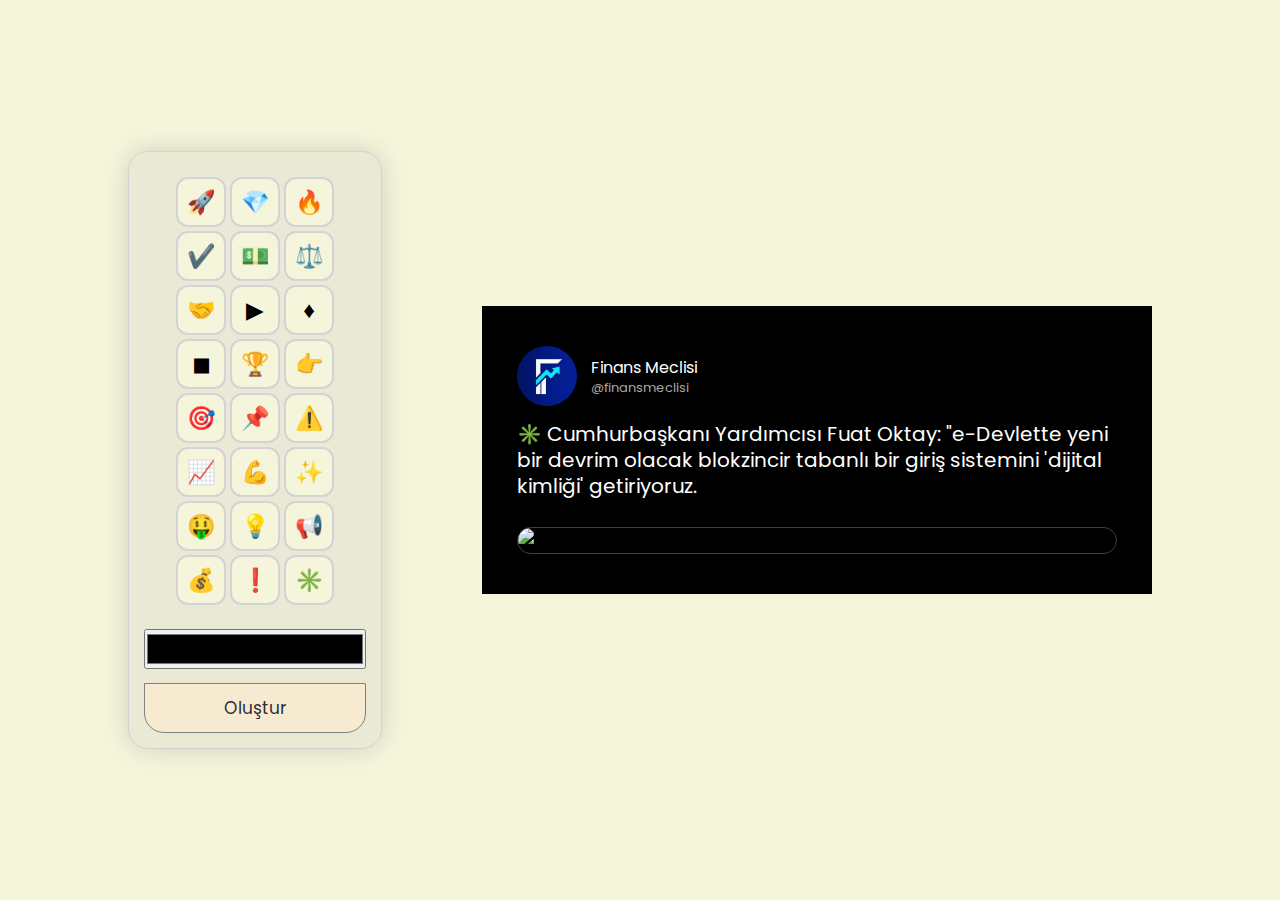
==== fm-clone/index.html @ 552414d1 "Add files via upload" ====
<!DOCTYPE html>
<html lang="tr-TR">
  <head>
        <meta name="viewport" content="width=device-width, initial-scale=1.0">
        <title>Tweet Gönderi Oluşturucu</title>
        <link rel="stylesheet" href="doc/style.css">
        <script src="https://html2canvas.hertzen.com/dist/html2canvas.js"></script>
    </head>
    <body>
        
        <div class="wrapper">
            <div class="left">
                
                <!--
                    <label id="fileLabel" style="display:none" for="file">Dosya Yükle</label>
                    <textarea id="content" placeholder="İçerik" oninput="changeContent()"></textarea>
                    <div class="themes">
                        <button class="thmBtn active" style="--bg: #000" onclick="setTheme(this,'#000')"></button>
                        <button class="thmBtn" style="--bg: #101125" onclick="setTheme(this,'#101125')"></button>
                        <button class="thmBtn" style="--bg: #1e2629" onclick="setTheme(this,'#1e2629')"></button>
                        <button class="thmBtn" style="--bg: #101731" onclick="setTheme(this,'#101731')"></button>
                    </div>
                -->

                
                <div class="emojiContainer">
                    <button onclick="addEmoji(this)">🚀</button>
                    <button onclick="addEmoji(this)">💎</button>
                    <button onclick="addEmoji(this)">🔥</button>
                    <button onclick="addEmoji(this)">✔️</button>
                    <button onclick="addEmoji(this)">💵</button>
                    <button onclick="addEmoji(this)">⚖️</button>
                    <button onclick="addEmoji(this)">🤝</button>
                    <button onclick="addEmoji(this)">▶</button>
                    <button onclick="addEmoji(this)">♦</button>
                    <button onclick="addEmoji(this)">◼</button>
                    <button onclick="addEmoji(this)">🏆</button>
                    <button onclick="addEmoji(this)">👉</button>
                    <button onclick="addEmoji(this)">🎯</button>
                    <button onclick="addEmoji(this)">📌</button>
                    <button onclick="addEmoji(this)">⚠️</button>
                    <button onclick="addEmoji(this)">📈</button>
                    <button onclick="addEmoji(this)">💪</button>
                    <button onclick="addEmoji(this)">✨</button>
                    <button onclick="addEmoji(this)">🤑</button>
                    <button onclick="addEmoji(this)">💡</button>
                    <button onclick="addEmoji(this)">📢</button>
                    <button onclick="addEmoji(this)">💰</button>
                    <button onclick="addEmoji(this)">❗</button>
                    <button onclick="addEmoji(this)">✳️</button>
                </div>
                <input type="color" id="textClr" oninput="changeTextColor()" />
                <input type="file" id="file" onChange="changeImage(this)">
                <button id="genrate" onclick="generate()">Oluştur</button>
            </div>

            <div class="right">
                <div class="head">
                    <div class="top">
                        <img src="" id="logo" alt="logo" crossorigin="anonymous">
                        <div>
                            <span>
                                Finans <span class="fm-rt-bsp">Meclisi</span>
                            </span>
				            <span>@finansmeclisi</span>
                        </div>
                    </div>
                </div>

                <span id="icerik" contenteditable>
                    ✳️ Cumhurbaşkanı Yardımcısı Fuat Oktay: "e-Devlette yeni bir devrim olacak blokzincir tabanlı bir giriş sistemini 'dijital kimliği' getiriyoruz.
                </span>

                <img 
                    src="https://fastly.picsum.photos/id/122/4147/2756.jpg?hmac=-B_1uAvYufznhjeA9xSSAJjqt07XrVzDWCf5VDNX0pQ" 
                    alt="image" 
                    id="image" 
                    crossorigin="anonymous"
                    onclick="file.click()"
                />

            </div>
        </div>



        <script src="doc/script.js"></script>
    </body>
</html>
---- fm-clone/doc/style.css ----
@import url('https://fonts.googleapis.com/css2?family=Poppins:wght@400;500;600;700;800;900;1000&display=swap');
*{box-sizing: border-box; font-family: 'Poppins',sans-serif; padding: 0; margin: 0;}
:root{--theme: #000000;}
body{
    background: beige;
    display: flex;
    justify-content: center;
    align-items: center;
    height: 100vh;
}

.wrapper{
    display: flex;
    justify-content: center;
    align-items: center;
    width: 80%;
    height: 85%;
    gap: 100px;

}

.left{
    display: flex;
    flex-direction: column;
    gap: 14px;
    width: 400px;
    padding: 15px 15px;
    background: #e9e9d5;
    border: 1px solid lightgray;
    border-radius: 20px;
    box-shadow: 0 0 27px rgba(0, 0, 0, 0.15);
}

.left textarea{
    padding: 15px;
    resize: none;
    background-color: rgba(255, 235, 205, 0.568);
    outline: none;
    transition: 0.25s ease;
    color: #2f2a38;
    border-radius: 20px 20px 0 0;
    height: 200px;
    width: 100%;
}

.left #file{display: none;}

.left #fileLabel{
    width: 100%;
    height: 50px;
    background: rgba(255, 235, 205, 0.568);
    color: #2c2d3b;
    cursor: pointer;
    display: flex;
    justify-content: center;
    align-items: center;
    border-radius: 20px;
    border: 1px solid gray;
    transition: 0.25s ease;
}
.left #fileLabel:hover{
    background: rgba(0, 0, 0, 0.025);
}

.left .themes{
    display: flex;
    flex-direction: row;
    gap: 10px;
    width: 100%;
    position: relative;
}
.themes::before{
    content: "Tema";
    position: absolute;
    top: -8px;
    left: 0; right: 0;
    margin: auto;
    color: #575757;
    font-size: 15px;
}

.thmBtn{
    margin-top: 20px;
    width: 92.5px;
    height: 45px;
    border-radius: 35px;
    transition: 0.25s ease;
    background: var(--bg);
    cursor: pointer;
}

.active{outline: 2px solid red;}

.left #genrate{
    width: 100%;
    height: 50px;
    background: rgba(255, 235, 205, 0.568);
    color: #2c2d3b;
    border-radius: 0 0 20px 20px;
    border: 1px solid gray;
    transition: 0.25s ease;
    cursor: pointer;
    font-size: 17px;
    font-weight: 400;
}
.left #genrate:hover{
    background: rgba(0, 0, 0, 0.025);
}

.left input[type="color"]{
    width: 100%;
    height: 40px;
}

.emojiContainer{
    display: flex;
    width: 100%;
    padding: 10px;
    gap: 4px;
    justify-content: center;
    align-items: center;
    flex-wrap: wrap;
}
.emojiContainer button{
    border: 2px solid lightgray;
    width: 50px;
    height: 50px;
    border-radius: 12px;
    outline: none;
    cursor: pointer;
    transition: 0.2s;
    font-size: 23px;
    background: beige;
}
.emojiContainer button:hover{
    background: #f0f0db;
}







.right{
    min-width: 670px;
    max-width: 670px;/*
    min-width: 670px;
    max-height: 670px;*/
    background-color: var(--theme);
    padding: 40px 35px;
    display: flex;
    flex-direction: column;
    gap: 15px;
    justify-content: center;
    align-items: center;
}

.head{
    width: 100%;
}

.top{
    float: left;
    display: flex;
    flex-direction: row;
    gap: 14px;
    justify-content: center;
    align-items: center;
}
.top div{
    display: flex;
    flex-direction: column;
    gap: 0;
    color: #fff;
}
.top div span:nth-child(2){
    color: #a8a8a8;
    font-size: 13px;
    margin-top: -2px;
}

#logo{
    border-radius: 50%;
    width: 60px;
    height: 60px;
}

#icerik{
    color: #ffffff;
    font-size: 1.25rem;
    line-height: 1.625rem;
    float: left;
    width: 100%;
    left: 0;
    text-align: left;
    outline: none;
}

#image{
    max-height: 350px;
    width: 600px;
    border-radius: 20px;
    border: 1px solid #3f3f3f;
    margin-top: 13px;
    cursor: pointer;
}




/* during sc*/

.wrapper .right-sc{/*
    min-height: 1080px;
    max-height: 1080px;*/
    min-width: 1080px;
    max-width: 1080px;
    padding: 50px 58px;
    gap: 25px;
}

.wrapper .right-sc .top{
    gap: 20px;
    scale: 1.15;
}

.wrapper .right-sc .top div{
    font-size: 28px;
}
.wrapper .right-sc .top div span:nth-child(2){
    font-size: 22px;
    margin-top: -3.5px;
}

.wrapper .right-sc #logo{
    width: 96px;
    height: 96px;
}

.wrapper .right-sc #icerik{
    font-size: 42px; /*31px*/
    line-height: 49px; /*41px*/
    margin-top: 10px;
}

.wrapper .right-sc #image{
    margin-top: 25px;
    max-height: 610px;
    width: 970px;
}

.wrapper .right-sc .fm-rt-bsp{
    margin-left: -13px;
}




@media screen and (max-width: 700px) {
    .wrapper{
        flex-direction: column;
        justify-content: flex-start;
        gap: 40px;
        padding: 10px 7px 0 7px;
    }

    .left{
        width: 100%;
    }
    .right{
        min-width: 100%;
        max-width: 100%;
    }
    .right #image{
        width: 100%;
    }
}
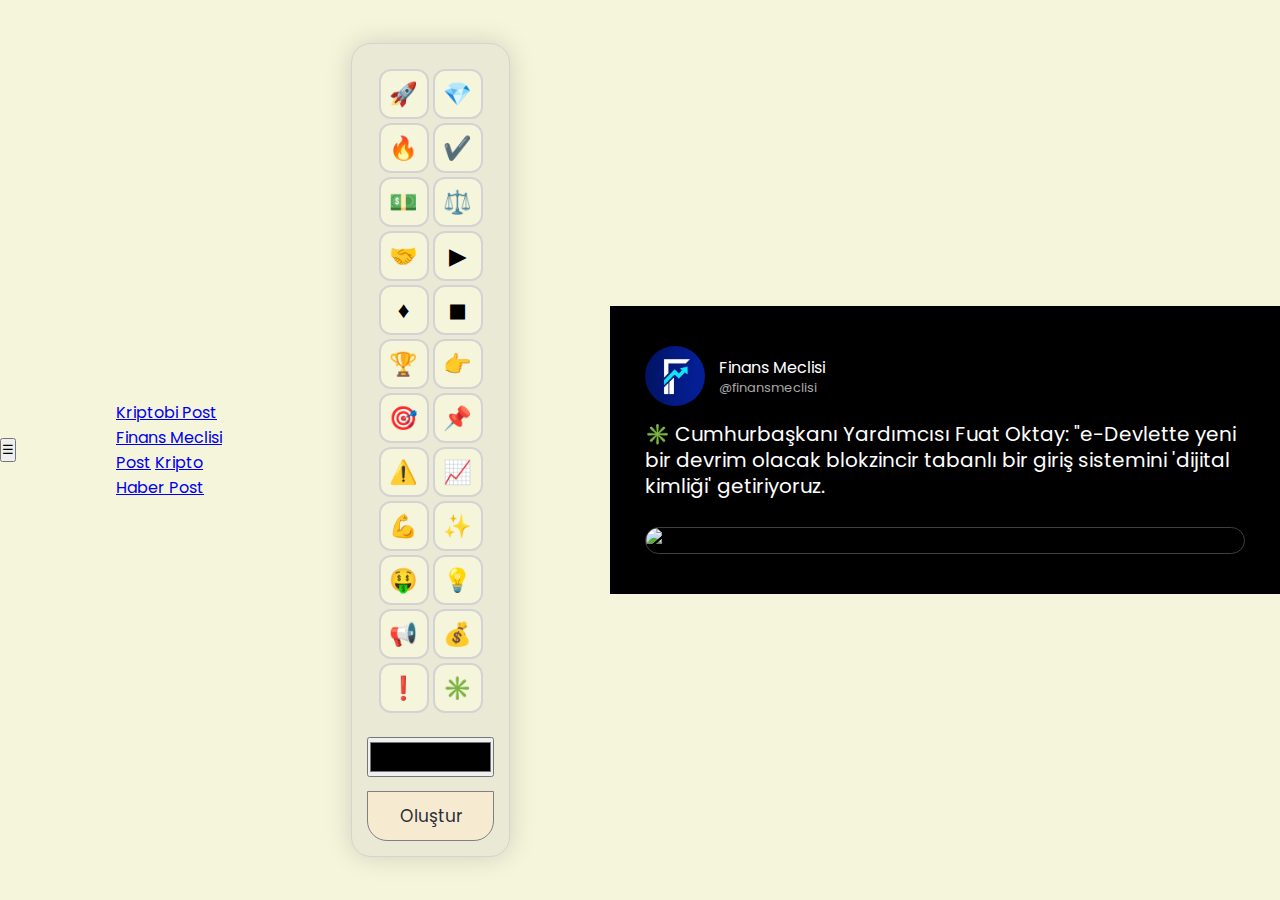
==== commit ab3d7de7: "Updatee index.html" ====
--- a/fm-clone/index.html
+++ b/fm-clone/index.html
@@ -9,20 +9,22 @@
     <body>
         
         <div class="wrapper">
+
+            <button 
+                class="nav-toggle" 
+                onclick="toggleNavBar()"
+            >
+                ☰
+            </button>
+            <div class="navbar">
+                <a href="../">Kriptobi Post</a>
+                <a href="#" class="current-link">Finans Meclisi Post</a>
+                <a href="../kh-clone/">Kripto Haber Post</a>
+            </div>
+
+
             <div class="left">
-                
-                <!--
-                    <label id="fileLabel" style="display:none" for="file">Dosya Yükle</label>
-                    <textarea id="content" placeholder="İçerik" oninput="changeContent()"></textarea>
-                    <div class="themes">
-                        <button class="thmBtn active" style="--bg: #000" onclick="setTheme(this,'#000')"></button>
-                        <button class="thmBtn" style="--bg: #101125" onclick="setTheme(this,'#101125')"></button>
-                        <button class="thmBtn" style="--bg: #1e2629" onclick="setTheme(this,'#1e2629')"></button>
-                        <button class="thmBtn" style="--bg: #101731" onclick="setTheme(this,'#101731')"></button>
-                    </div>
-                -->
 
-                
                 <div class="emojiContainer">
                     <button onclick="addEmoji(this)">🚀</button>
                     <button onclick="addEmoji(this)">💎</button>
@@ -86,4 +88,4 @@
 
         <script src="doc/script.js"></script>
     </body>
-</html>+</html>
--- a/fm-clone/doc/style.css
+++ b/fm-clone/doc/style.css
@@ -7,16 +7,17 @@
     justify-content: center;
     align-items: center;
     height: 100vh;
+    width: 100vw;
 }
 
 .wrapper{
     display: flex;
     justify-content: center;
     align-items: center;
-    width: 80%;
-    height: 85%;
+    position: relative;
+    width: 100%;
+    height: 100%;
     gap: 100px;
-
 }
 
 .left{
@@ -262,7 +263,7 @@
         flex-direction: column;
         justify-content: flex-start;
         gap: 40px;
-        padding: 10px 7px 0 7px;
+        padding: 80px 7px 0 7px;
     }
 
     .left{
@@ -275,4 +276,4 @@
     .right #image{
         width: 100%;
     }
-}+}
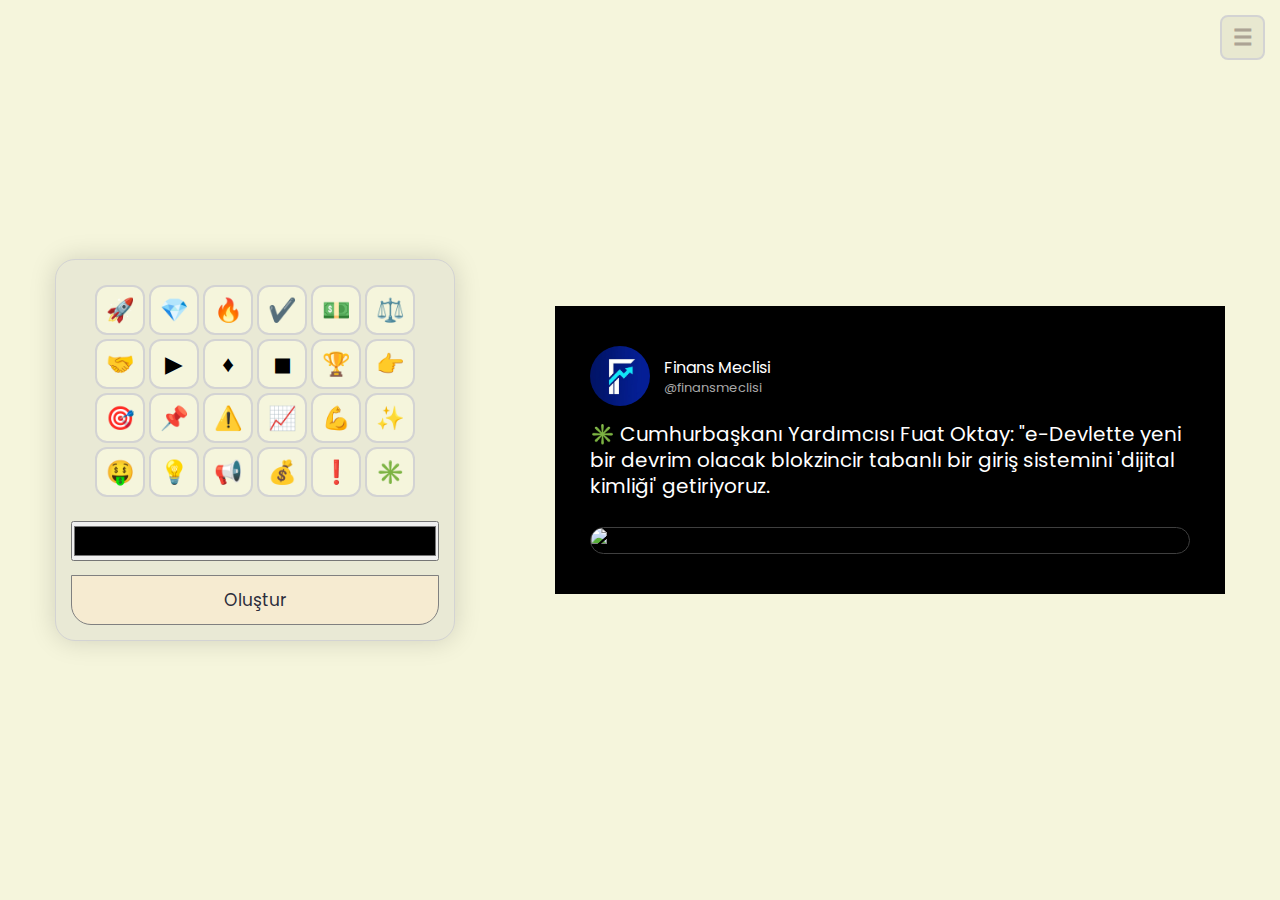
==== commit 795fef82: "Updated Project" ====
--- a/fm-clone/index.html
+++ b/fm-clone/index.html
@@ -3,8 +3,11 @@
   <head>
         <meta name="viewport" content="width=device-width, initial-scale=1.0">
         <title>Tweet Gönderi Oluşturucu</title>
-        <link rel="stylesheet" href="doc/style.css">
+        <link rel="stylesheet" href="../doc/style.css">
         <script src="https://html2canvas.hertzen.com/dist/html2canvas.js"></script>
+        <style>
+            :root{--theme: #000000;}
+        </style>
     </head>
     <body>
         
@@ -24,7 +27,19 @@
 
 
             <div class="left">
+                
+                <!--
+                    <label id="fileLabel" style="display:none" for="file">Dosya Yükle</label>
+                    <textarea id="content" placeholder="İçerik" oninput="changeContent()"></textarea>
+                    <div class="themes">
+                        <button class="thmBtn active" style="--bg: #000" onclick="setTheme(this,'#000')"></button>
+                        <button class="thmBtn" style="--bg: #101125" onclick="setTheme(this,'#101125')"></button>
+                        <button class="thmBtn" style="--bg: #1e2629" onclick="setTheme(this,'#1e2629')"></button>
+                        <button class="thmBtn" style="--bg: #101731" onclick="setTheme(this,'#101731')"></button>
+                    </div>
+                -->
 
+                
                 <div class="emojiContainer">
                     <button onclick="addEmoji(this)">🚀</button>
                     <button onclick="addEmoji(this)">💎</button>
@@ -86,6 +101,7 @@
 
 
 
+        <script src="../doc/commonScript.js"></script>
         <script src="doc/script.js"></script>
     </body>
-</html>
+</html>--- a/doc/style.css
+++ b/doc/style.css
@@ -0,0 +1,326 @@
+@import url('https://fonts.googleapis.com/css2?family=Poppins:wght@400;500;600;700;800;900;1000&display=swap');
+*{box-sizing: border-box; font-family: 'Poppins',sans-serif; padding: 0; margin: 0;}
+:root{--theme: #101125;}
+body{
+    background: beige;
+    display: flex;
+    justify-content: center;
+    align-items: center;
+    height: 100vh;
+    width: 100vw;
+}
+
+.wrapper{
+    display: flex;
+    justify-content: center;
+    align-items: center;
+    position: relative;
+    width: 100%;
+    height: 100%;
+    gap: 100px;
+}
+
+.left{
+    display: flex;
+    flex-direction: column;
+    gap: 14px;
+    width: 400px;
+    padding: 15px 15px;
+    background: #e9e9d5;
+    border: 1px solid lightgray;
+    border-radius: 20px;
+    box-shadow: 0 0 27px rgba(0, 0, 0, 0.15);
+}
+
+
+.nav-toggle{
+    position: absolute;
+    right: 15px;
+    top: 15px;
+    margin: auto;
+    width: 45px;
+    height: 45px;
+    font-size: 22px;
+    font-weight: bold;
+    border-radius: 8px;
+    border: 2px solid lightgray;
+    cursor: pointer;
+    background: rgba(0, 0, 0, 0.05);
+    color: #aca394;
+    z-index: 9;
+}
+.navbar{
+    position: absolute;
+    left: 0; top: 0;
+    transform: translateX(-100%);
+    width: 275px;
+    height: 100vh;
+    transition: 0.2s ease;
+    display: flex;
+    flex-direction: column;
+    background: rgba(0, 0, 0, 0.4);
+    backdrop-filter: blur(8px);
+    padding: 30px 0;
+    background-image: url("data:image/svg+xml,%3Csvg xmlns='http://www.w3.org/2000/svg' width='449' height='449' viewBox='0 0 800 800'%3E%3Cg fill='none' stroke='%233A434145' stroke-width='1'%3E%3Cpath d='M769 229L1037 260.9M927 880L731 737 520 660 309 538 40 599 295 764 126.5 879.5 40 599-197 493 102 382-31 229 126.5 79.5-69-63'/%3E%3Cpath d='M-31 229L237 261 390 382 603 493 308.5 537.5 101.5 381.5M370 905L295 764'/%3E%3Cpath d='M520 660L578 842 731 737 840 599 603 493 520 660 295 764 309 538 390 382 539 269 769 229 577.5 41.5 370 105 295 -36 126.5 79.5 237 261 102 382 40 599 -69 737 127 880'/%3E%3Cpath d='M520-140L578.5 42.5 731-63M603 493L539 269 237 261 370 105M902 382L539 269M390 382L102 382'/%3E%3Cpath d='M-222 42L126.5 79.5 370 105 539 269 577.5 41.5 927 80 769 229 902 382 603 493 731 737M295-36L577.5 41.5M578 842L295 764M40-201L127 80M102 382L-261 269'/%3E%3C/g%3E%3Cg fill='%2331333645'%3E%3Ccircle cx='769' cy='229' r='5'/%3E%3Ccircle cx='539' cy='269' r='5'/%3E%3Ccircle cx='603' cy='493' r='5'/%3E%3Ccircle cx='731' cy='737' r='5'/%3E%3Ccircle cx='520' cy='660' r='5'/%3E%3Ccircle cx='309' cy='538' r='5'/%3E%3Ccircle cx='295' cy='764' r='5'/%3E%3Ccircle cx='40' cy='599' r='5'/%3E%3Ccircle cx='102' cy='382' r='5'/%3E%3Ccircle cx='127' cy='80' r='5'/%3E%3Ccircle cx='370' cy='105' r='5'/%3E%3Ccircle cx='578' cy='42' r='5'/%3E%3Ccircle cx='237' cy='261' r='5'/%3E%3Ccircle cx='390' cy='382' r='5'/%3E%3C/g%3E%3C/svg%3E");
+}
+.navbar a{
+    text-decoration: none;
+    color: white;
+    width: 100%;
+    font-size: 21px;
+    padding: 10px 4px 10px 10px;
+    background: rgba(0, 0, 0, 0.15);
+    border-bottom: 1px solid #b3b3b3;
+}
+.navbar .current-link{
+    color: orange;
+}
+.wrapper .activeBar{
+    transform: translateX(0);
+}
+
+.left textarea{
+    padding: 15px;
+    resize: none;
+    background-color: rgba(255, 235, 205, 0.568);
+    outline: none;
+    transition: 0.25s ease;
+    color: #2f2a38;
+    border-radius: 20px 20px 0 0;
+    height: 200px;
+    width: 100%;
+}
+
+.left #file{display: none;}
+
+.left #fileLabel{
+    width: 100%;
+    height: 50px;
+    background: rgba(255, 235, 205, 0.568);
+    color: #2c2d3b;
+    cursor: pointer;
+    display: flex;
+    justify-content: center;
+    align-items: center;
+    border-radius: 20px;
+    border: 1px solid gray;
+    transition: 0.25s ease;
+}
+.left #fileLabel:hover{
+    background: rgba(0, 0, 0, 0.025);
+}
+
+.left .themes{
+    display: flex;
+    flex-direction: row;
+    gap: 10px;
+    width: 100%;
+    position: relative;
+}
+.themes::before{
+    content: "Tema";
+    position: absolute;
+    top: -8px;
+    left: 0; right: 0;
+    margin: auto;
+    color: #575757;
+    font-size: 15px;
+}
+
+.thmBtn{
+    margin-top: 20px;
+    width: 92.5px;
+    height: 45px;
+    border-radius: 35px;
+    transition: 0.25s ease;
+    background: var(--bg);
+    cursor: pointer;
+}
+
+.active{outline: 2px solid red;}
+
+.left #genrate{
+    width: 100%;
+    height: 50px;
+    background: rgba(255, 235, 205, 0.568);
+    color: #2c2d3b;
+    border-radius: 0 0 20px 20px;
+    border: 1px solid gray;
+    transition: 0.25s ease;
+    cursor: pointer;
+    font-size: 17px;
+    font-weight: 400;
+}
+.left #genrate:hover{
+    background: rgba(0, 0, 0, 0.025);
+}
+
+.left input[type="color"]{
+    width: 100%;
+    height: 40px;
+}
+
+.emojiContainer{
+    display: flex;
+    width: 100%;
+    padding: 10px;
+    gap: 4px;
+    justify-content: center;
+    align-items: center;
+    flex-wrap: wrap;
+}
+.emojiContainer button{
+    border: 2px solid lightgray;
+    width: 50px;
+    height: 50px;
+    border-radius: 12px;
+    outline: none;
+    cursor: pointer;
+    transition: 0.2s;
+    font-size: 23px;
+    background: beige;
+}
+.emojiContainer button:hover{
+    background: #f0f0db;
+}
+
+
+
+
+
+.right{
+    min-width: 670px;
+    max-width: 670px;/*
+    min-height: 670px;
+    max-height: 670px;*/
+    background-color: var(--theme);
+    padding: 40px 35px;
+    display: flex;
+    flex-direction: column;
+    gap: 15px;
+    justify-content: center;
+    align-items: center;
+}
+
+.head{
+    width: 100%;
+}
+
+.top{
+    float: left;
+    display: flex;
+    flex-direction: row;
+    gap: 14px;
+    justify-content: center;
+    align-items: center;
+}
+.top div{
+    display: flex;
+    flex-direction: column;
+    gap: 0;
+    color: #fff;
+}
+.top div span:nth-child(2){
+    color: #a8a8a8;
+    font-size: 13px;
+    margin-top: -2px;
+}
+
+#logo{
+    border-radius: 50%;
+    width: 60px;
+    height: 60px;
+}
+
+#icerik{
+    color: #ffffff;
+    font-size: 1.25rem;
+    line-height: 1.625rem;
+    float: left;
+    width: 100%;
+    left: 0;
+    text-align: left;
+    outline: none;
+}
+
+#image{
+    max-height: 350px;
+    width: 600px;
+    border-radius: 20px;
+    border: 1px solid #3f3f3f;
+    margin-top: 13px;
+    cursor: pointer;
+}
+
+
+
+
+
+/* during sc*/
+
+.wrapper .right-sc{/*
+    min-height: 1080px;
+    max-height: 1080px;*/
+    min-width: 1080px;
+    max-width: 1080px;
+    padding: 50px 58px;
+    gap: 25px;
+}
+
+.wrapper .right-sc .top{
+    gap: 20px;
+    scale: 1.15;
+}
+
+.wrapper .right-sc .top div{
+    font-size: 28px;
+}
+.wrapper .right-sc .top div span:nth-child(2){
+    font-size: 19px;
+    margin-top: -3px;
+}
+
+.wrapper .right-sc #logo{
+    width: 96px;
+    height: 96px;
+}
+
+.wrapper .right-sc #icerik{
+    font-size: 42px; /*31px*/
+    line-height: 49px; /*41px*/
+    margin-top: 10px;
+}
+
+.wrapper .right-sc #image{
+    margin-top: 25px;
+    max-height: 610px;
+    width: 970px;
+}
+
+.wrapper .right-sc .fm-rt-bsp{
+    margin-left: -13px;
+}
+
+
+
+/* media */
+
+@media screen and (max-width: 700px) {
+    .wrapper{
+        flex-direction: column;
+        justify-content: flex-start;
+        gap: 40px;
+        padding: 80px 7px 0 7px;
+    }
+
+    .left{
+        width: 100%;
+    }
+    .right{
+        min-width: 100%;
+        max-width: 100%;
+    }
+    .right #image{
+        width: 100%;
+    }
+}